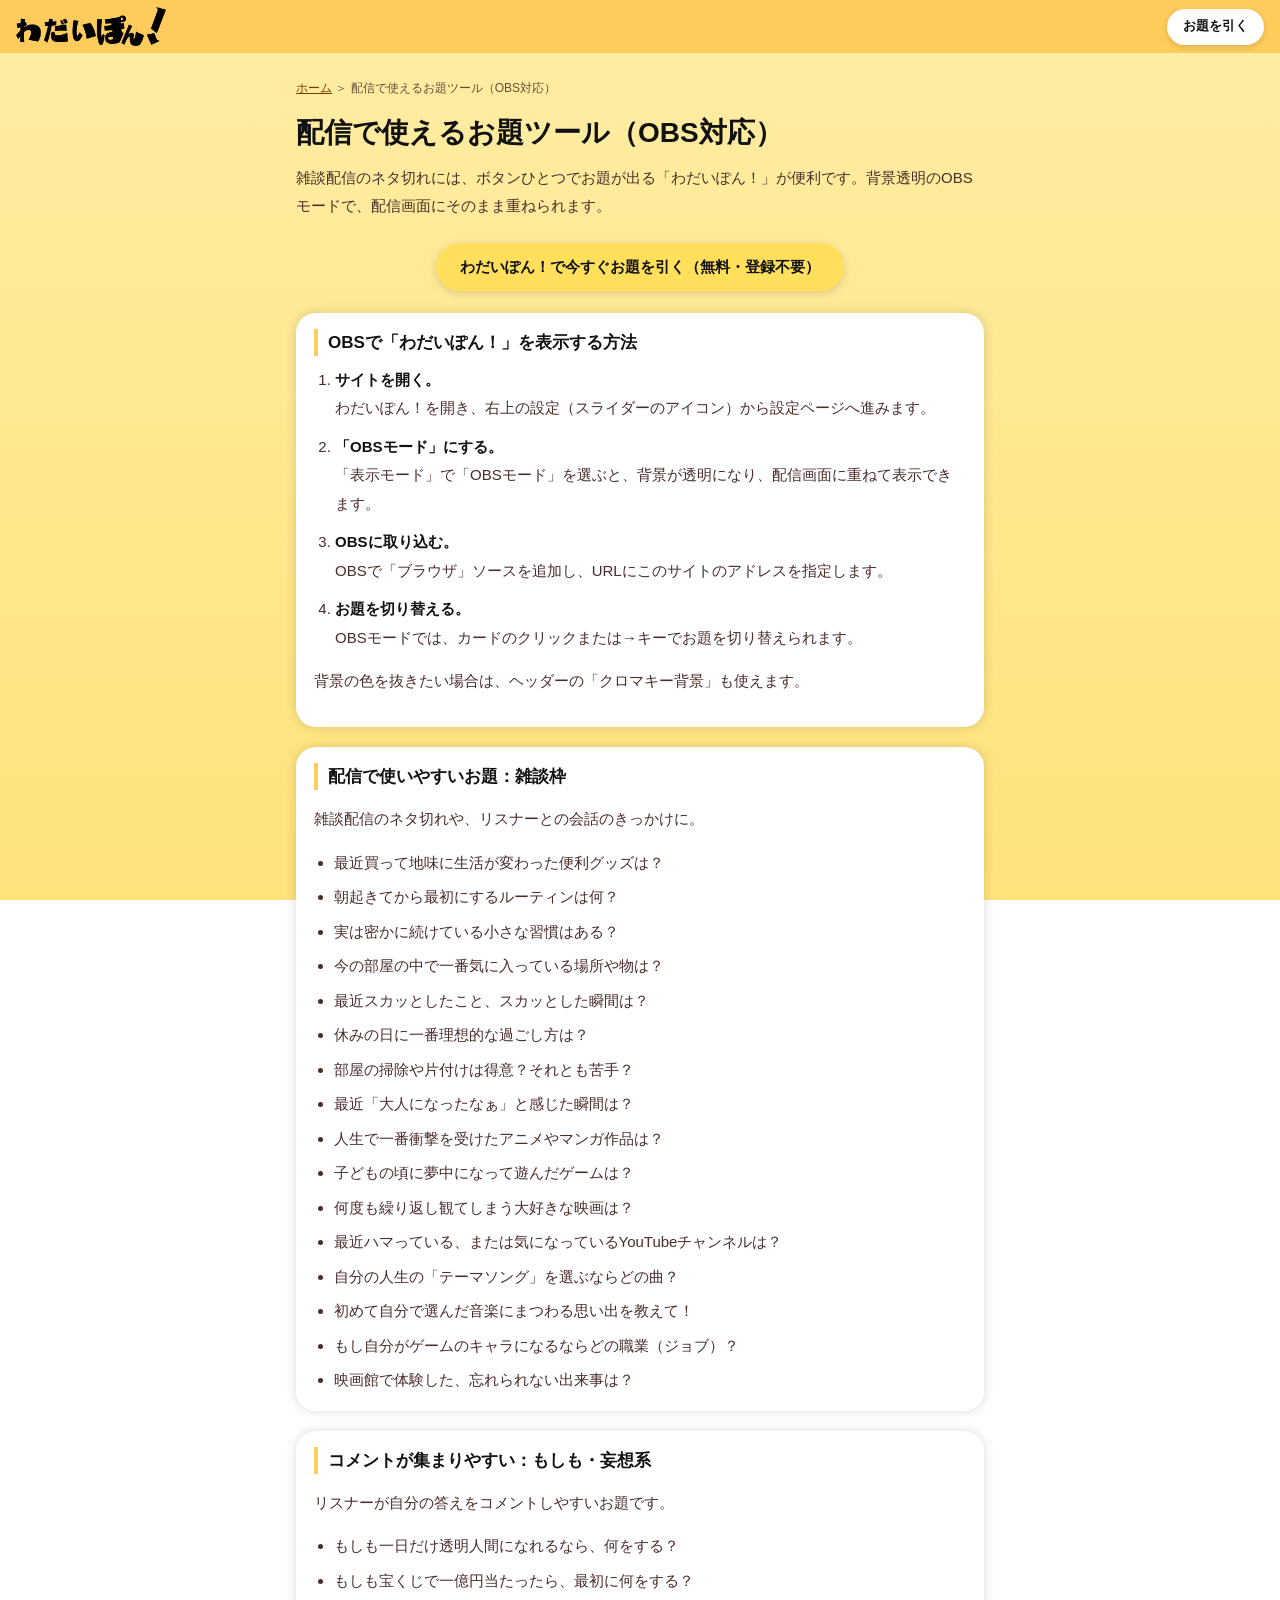
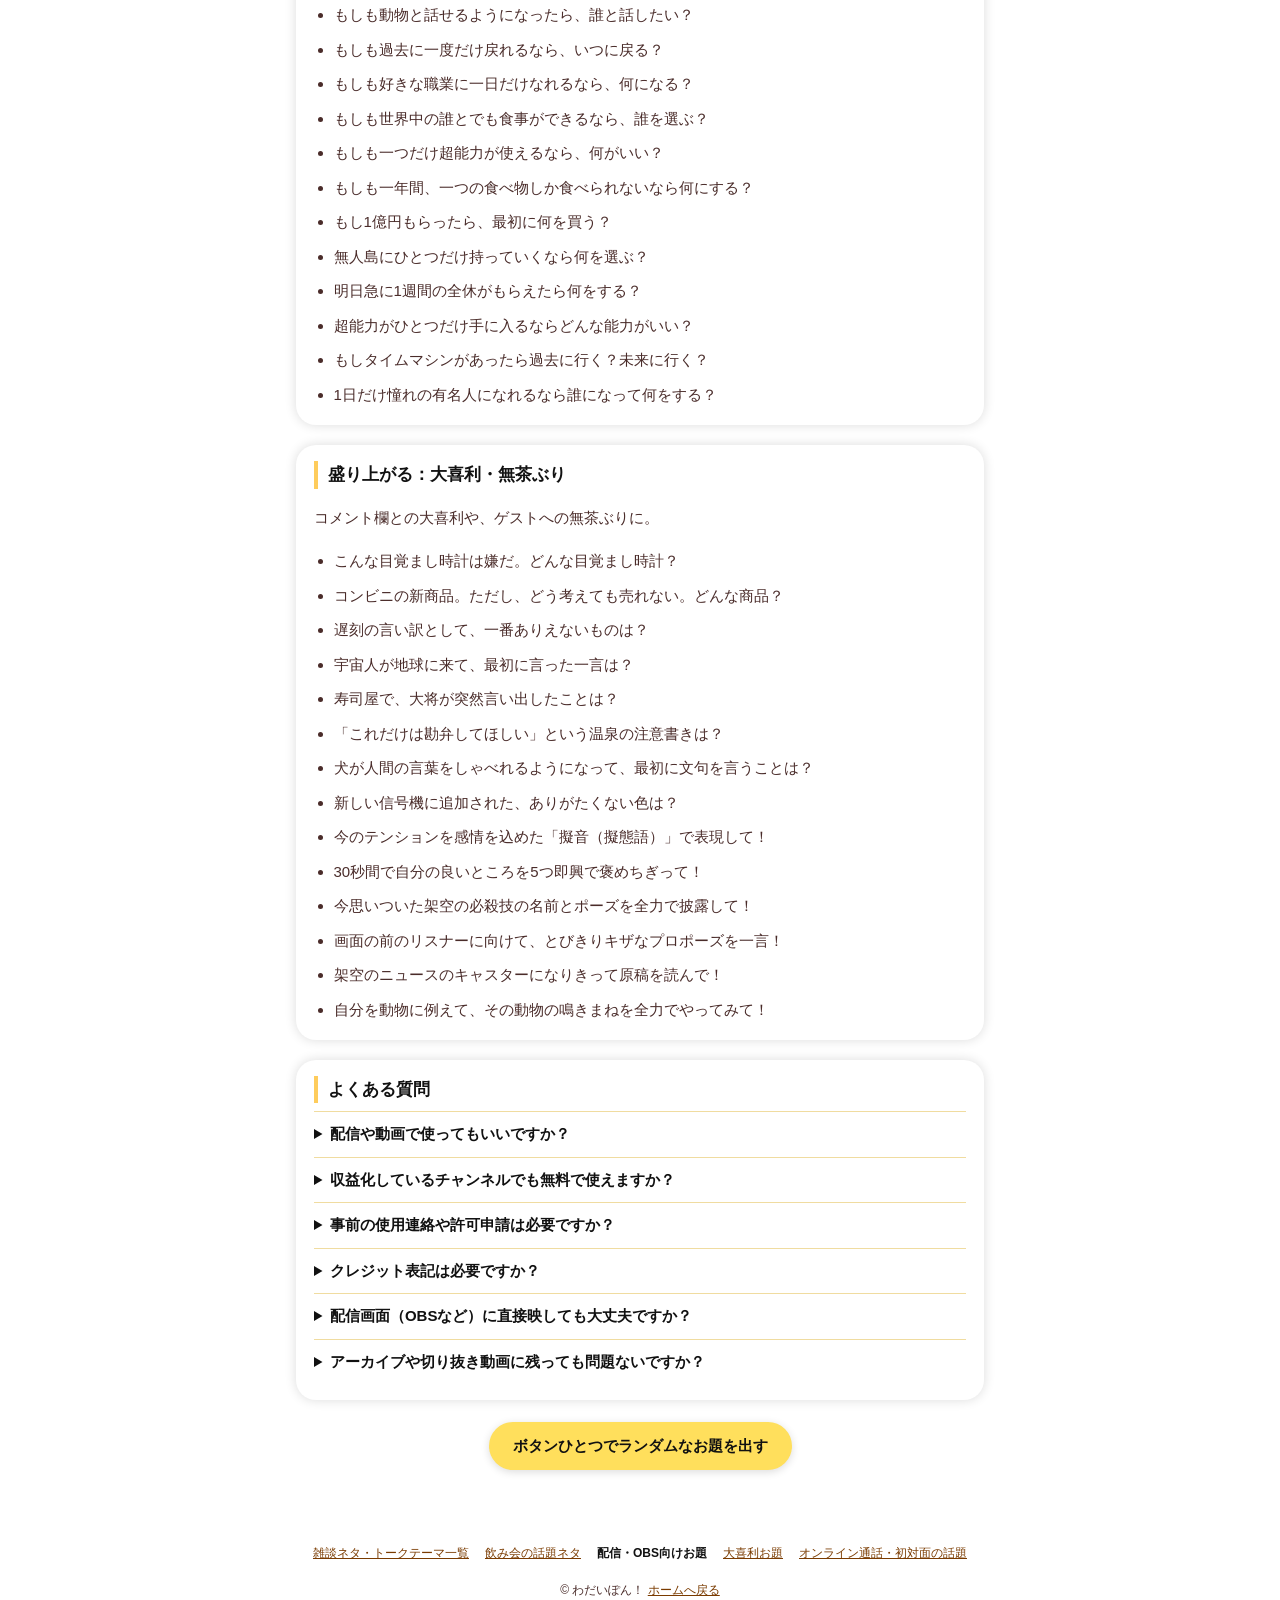
==== haishin/index.html @ aa3f647c "Search Consoleのタグを反映" ====
<!doctype html>
<html lang="ja">
<head>
<meta charset="utf-8">
<meta name="viewport" content="width=device-width, initial-scale=1">
<title>配信で使えるお題ツール（OBS対応・無料）｜雑談配信のネタ切れ対策｜わだいぽん！</title>
<meta name="description" content="OBSに重ねて表示できる無料のお題ガチャ。背景透明のOBSモード、クロマキー背景に対応。雑談配信のネタ切れ対策に使えるお題も紹介。収益化OK・使用連絡不要。">
<meta name="robots" content="index, follow, max-image-preview:large">
<meta name="theme-color" content="#fecc5c">
<link rel="canonical" href="https://wadaipon.pages.dev/haishin/">
<meta property="og:type" content="article">
<meta property="og:site_name" content="わだいぽん！">
<meta property="og:locale" content="ja_JP">
<meta property="og:title" content="配信で使えるお題ツール（OBS対応・無料）｜雑談配信のネタ切れ対策｜わだいぽん！">
<meta property="og:description" content="OBSに重ねて表示できる無料のお題ガチャ。背景透明のOBSモード、クロマキー背景に対応。雑談配信のネタ切れ対策に使えるお題も紹介。収益化OK・使用連絡不要。">
<meta property="og:url" content="https://wadaipon.pages.dev/haishin/">
<meta property="og:image" content="https://wadaipon.pages.dev/assets/e8d5dbaa069a6652a78911e64f6f37c8.jpg">
<meta name="twitter:card" content="summary_large_image">
<meta name="twitter:title" content="配信で使えるお題ツール（OBS対応・無料）｜雑談配信のネタ切れ対策｜わだいぽん！">
<meta name="twitter:description" content="OBSに重ねて表示できる無料のお題ガチャ。背景透明のOBSモード、クロマキー背景に対応。雑談配信のネタ切れ対策に使えるお題も紹介。収益化OK・使用連絡不要。">
<meta name="twitter:image" content="https://wadaipon.pages.dev/assets/e8d5dbaa069a6652a78911e64f6f37c8.jpg">
<link rel="icon" href="https://wadaipon.pages.dev/favicon.ico" sizes="any">
<link rel="icon" type="image/png" href="https://wadaipon.pages.dev/favicon.png" sizes="192x192">
<link rel="apple-touch-icon" href="/assets/apple-touch-icon.png">
<script type="application/ld+json">{"@context": "https://schema.org", "@type": "BreadcrumbList", "itemListElement": [{"@type": "ListItem", "position": 1, "name": "わだいぽん！", "item": "https://wadaipon.pages.dev/"}, {"@type": "ListItem", "position": 2, "name": "配信で使えるお題ツール（OBS対応）", "item": "https://wadaipon.pages.dev/haishin/"}]}</script>
<script type="application/ld+json">{"@context": "https://schema.org", "@type": "WebPage", "name": "配信で使えるお題ツール（OBS対応・無料）｜雑談配信のネタ切れ対策｜わだいぽん！", "url": "https://wadaipon.pages.dev/haishin/", "inLanguage": "ja", "dateModified": "2026-11-01", "isPartOf": {"@type": "WebSite", "name": "わだいぽん！", "url": "https://wadaipon.pages.dev/"}}</script>
<script type="application/ld+json">{"@context": "https://schema.org", "@type": "FAQPage", "mainEntity": [{"@type": "Question", "name": "配信や動画で使ってもいいですか？", "acceptedAnswer": {"@type": "Answer", "text": "はい。YouTube、Twitch、ツイキャス、ニコニコ生放送など、あらゆる配信や動画コンテンツで自由にお使いいただけます。"}}, {"@type": "Question", "name": "収益化しているチャンネルでも無料で使えますか？", "acceptedAnswer": {"@type": "Answer", "text": "はい。個人・法人を問わず、商用利用や収益化されている配信でもすべて無料でご利用いただけます。"}}, {"@type": "Question", "name": "事前の使用連絡や許可申請は必要ですか？", "acceptedAnswer": {"@type": "Answer", "text": "不要です。事前連絡なしで気軽にお使いいただけます。"}}, {"@type": "Question", "name": "クレジット表記は必要ですか？", "acceptedAnswer": {"@type": "Answer", "text": "任意です。記載しなくても問題ありませんが、概要欄やSNSなどでご紹介いただけると励みになります。"}}, {"@type": "Question", "name": "配信画面（OBSなど）に直接映しても大丈夫ですか？", "acceptedAnswer": {"@type": "Answer", "text": "大歓迎です。設定ページの「表示モード」で「OBSモード」にすると背景が透明になり、配信画面に重ねて表示できます。"}}, {"@type": "Question", "name": "アーカイブや切り抜き動画に残っても問題ないですか？", "acceptedAnswer": {"@type": "Answer", "text": "問題ありません。切り抜き動画やアーカイブでもそのままご利用いただけます。"}}]}</script>
<link rel="stylesheet" href="/css/pages.css">
</head>
<body>
<header class="hd"><a class="logo" href="/"><img src="/assets/71b719b9245d8a863fe940a97056536b.png" alt="わだいぽん！" width="150" height="82"></a><a class="cta-s" href="/">お題を引く</a></header>
<main>
<nav class="bc" aria-label="パンくず"><a href="/">ホーム</a> ＞ <span>配信で使えるお題ツール（OBS対応）</span></nav>
<h1>配信で使えるお題ツール（OBS対応）</h1>
<p class="lead">雑談配信のネタ切れには、ボタンひとつでお題が出る「わだいぽん！」が便利です。背景透明のOBSモードで、配信画面にそのまま重ねられます。</p>
<p class="cta"><a href="/">わだいぽん！で今すぐお題を引く（無料・登録不要）</a></p>
<section><h2>OBSで「わだいぽん！」を表示する方法</h2><ol class="tp"><li><b>サイトを開く。</b>わだいぽん！を開き、右上の設定（スライダーのアイコン）から設定ページへ進みます。</li><li><b>「OBSモード」にする。</b>「表示モード」で「OBSモード」を選ぶと、背景が透明になり、配信画面に重ねて表示できます。</li><li><b>OBSに取り込む。</b>OBSで「ブラウザ」ソースを追加し、URLにこのサイトのアドレスを指定します。</li><li><b>お題を切り替える。</b>OBSモードでは、カードのクリックまたは→キーでお題を切り替えられます。</li></ol><p>背景の色を抜きたい場合は、ヘッダーの「クロマキー背景」も使えます。</p></section><section><h2>配信で使いやすいお題：雑談枠</h2><p>雑談配信のネタ切れや、リスナーとの会話のきっかけに。</p><ul class="tl"><li>最近買って地味に生活が変わった便利グッズは？</li><li>朝起きてから最初にするルーティンは何？</li><li>実は密かに続けている小さな習慣はある？</li><li>今の部屋の中で一番気に入っている場所や物は？</li><li>最近スカッとしたこと、スカッとした瞬間は？</li><li>休みの日に一番理想的な過ごし方は？</li><li>部屋の掃除や片付けは得意？それとも苦手？</li><li>最近「大人になったなぁ」と感じた瞬間は？</li><li>人生で一番衝撃を受けたアニメやマンガ作品は？</li><li>子どもの頃に夢中になって遊んだゲームは？</li><li>何度も繰り返し観てしまう大好きな映画は？</li><li>最近ハマっている、または気になっているYouTubeチャンネルは？</li><li>自分の人生の「テーマソング」を選ぶならどの曲？</li><li>初めて自分で選んだ音楽にまつわる思い出を教えて！</li><li>もし自分がゲームのキャラになるならどの職業（ジョブ）？</li><li>映画館で体験した、忘れられない出来事は？</li></ul></section><section><h2>コメントが集まりやすい：もしも・妄想系</h2><p>リスナーが自分の答えをコメントしやすいお題です。</p><ul class="tl"><li>もしも一日だけ透明人間になれるなら、何をする？</li><li>もしも宝くじで一億円当たったら、最初に何をする？</li><li>もしも動物と話せるようになったら、誰と話したい？</li><li>もしも過去に一度だけ戻れるなら、いつに戻る？</li><li>もしも好きな職業に一日だけなれるなら、何になる？</li><li>もしも世界中の誰とでも食事ができるなら、誰を選ぶ？</li><li>もしも一つだけ超能力が使えるなら、何がいい？</li><li>もしも一年間、一つの食べ物しか食べられないなら何にする？</li><li>もし1億円もらったら、最初に何を買う？</li><li>無人島にひとつだけ持っていくなら何を選ぶ？</li><li>明日急に1週間の全休がもらえたら何をする？</li><li>超能力がひとつだけ手に入るならどんな能力がいい？</li><li>もしタイムマシンがあったら過去に行く？未来に行く？</li><li>1日だけ憧れの有名人になれるなら誰になって何をする？</li></ul></section><section><h2>盛り上がる：大喜利・無茶ぶり</h2><p>コメント欄との大喜利や、ゲストへの無茶ぶりに。</p><ul class="tl"><li>こんな目覚まし時計は嫌だ。どんな目覚まし時計？</li><li>コンビニの新商品。ただし、どう考えても売れない。どんな商品？</li><li>遅刻の言い訳として、一番ありえないものは？</li><li>宇宙人が地球に来て、最初に言った一言は？</li><li>寿司屋で、大将が突然言い出したことは？</li><li>「これだけは勘弁してほしい」という温泉の注意書きは？</li><li>犬が人間の言葉をしゃべれるようになって、最初に文句を言うことは？</li><li>新しい信号機に追加された、ありがたくない色は？</li><li>今のテンションを感情を込めた「擬音（擬態語）」で表現して！</li><li>30秒間で自分の良いところを5つ即興で褒めちぎって！</li><li>今思いついた架空の必殺技の名前とポーズを全力で披露して！</li><li>画面の前のリスナーに向けて、とびきりキザなプロポーズを一言！</li><li>架空のニュースのキャスターになりきって原稿を読んで！</li><li>自分を動物に例えて、その動物の鳴きまねを全力でやってみて！</li></ul></section>
<section><h2>よくある質問</h2><details><summary>配信や動画で使ってもいいですか？</summary><p>はい。YouTube、Twitch、ツイキャス、ニコニコ生放送など、あらゆる配信や動画コンテンツで自由にお使いいただけます。</p></details><details><summary>収益化しているチャンネルでも無料で使えますか？</summary><p>はい。個人・法人を問わず、商用利用や収益化されている配信でもすべて無料でご利用いただけます。</p></details><details><summary>事前の使用連絡や許可申請は必要ですか？</summary><p>不要です。事前連絡なしで気軽にお使いいただけます。</p></details><details><summary>クレジット表記は必要ですか？</summary><p>任意です。記載しなくても問題ありませんが、概要欄やSNSなどでご紹介いただけると励みになります。</p></details><details><summary>配信画面（OBSなど）に直接映しても大丈夫ですか？</summary><p>大歓迎です。設定ページの「表示モード」で「OBSモード」にすると背景が透明になり、配信画面に重ねて表示できます。</p></details><details><summary>アーカイブや切り抜き動画に残っても問題ないですか？</summary><p>問題ありません。切り抜き動画やアーカイブでもそのままご利用いただけます。</p></details></section>
<p class="cta"><a href="/">ボタンひとつでランダムなお題を出す</a></p>
</main>
<footer><nav aria-label="話題ネタ集"><a href="/topics/">雑談ネタ・トークテーマ一覧</a><a href="/nomikai/">飲み会の話題ネタ</a><a href="/haishin/" aria-current="page">配信・OBS向けお題</a><a href="/ogiri/">大喜利お題</a><a href="/online/">オンライン通話・初対面の話題</a></nav><p>© わだいぽん！ <a href="/">ホームへ戻る</a></p></footer>
</body>
</html>
---- css/pages.css ----
*{box-sizing:border-box}
body{margin:0;background:linear-gradient(180deg,#ffeda5,#ffe27a);background-attachment:fixed;color:#4a2c2a;font-family:Meiryo,"Yu Gothic","Hiragino Sans",sans-serif;line-height:1.9;font-size:15px}
a{color:#7a3b00}
.hd{display:flex;align-items:center;justify-content:space-between;height:53px;padding:0 16px;background:#fecc5c;overflow:hidden}
.logo{display:block;line-height:0}
.logo img{display:block;width:150px;height:82px;object-fit:contain}
.cta-s{display:inline-flex;align-items:center;min-height:36px;padding:0 16px;border-radius:18px;background:#fff;color:#111;font-size:13px;font-weight:700;text-decoration:none;box-shadow:0 2px 6px rgba(0,0,0,.14)}
main{max-width:720px;margin:0 auto;padding:24px 16px 48px}
.bc{font-size:12px;color:#6b4a3a}
h1{margin:12px 0 0;font-size:clamp(22px,5.6vw,28px);line-height:1.5;color:#111}
h2{margin:0 0 8px;font-size:17px;line-height:1.6;color:#111;padding-left:10px;border-left:4px solid #fecc5c}
section{margin-top:20px;padding:16px 18px;border-radius:20px;background:#fff;box-shadow:0 0 12px rgba(0,0,0,.14)}
.lead{margin:10px 0 0}
.cta{margin:22px 0;text-align:center}
.cta a{display:inline-flex;align-items:center;justify-content:center;min-height:48px;padding:8px 24px;border-radius:24px;background:#ffdf5c;color:#111;font-weight:700;text-decoration:none;box-shadow:0 2px 8px rgba(0,0,0,.14)}
.tl{margin:0;padding-left:1.3em}
.tl li{margin-top:6px}
.tp{margin:0;padding-left:1.4em}
.tp li{margin-top:10px}
.tp b{display:block;color:#111}
details{border-top:1px solid #f0dca0;padding:8px 0}
summary{cursor:pointer;font-weight:700;color:#111}
footer{max-width:720px;margin:0 auto;padding:0 16px 40px;text-align:center;font-size:12px}
footer nav a{display:inline-block;margin:2px 8px}
footer nav a[aria-current]{font-weight:700;text-decoration:none;color:#111}
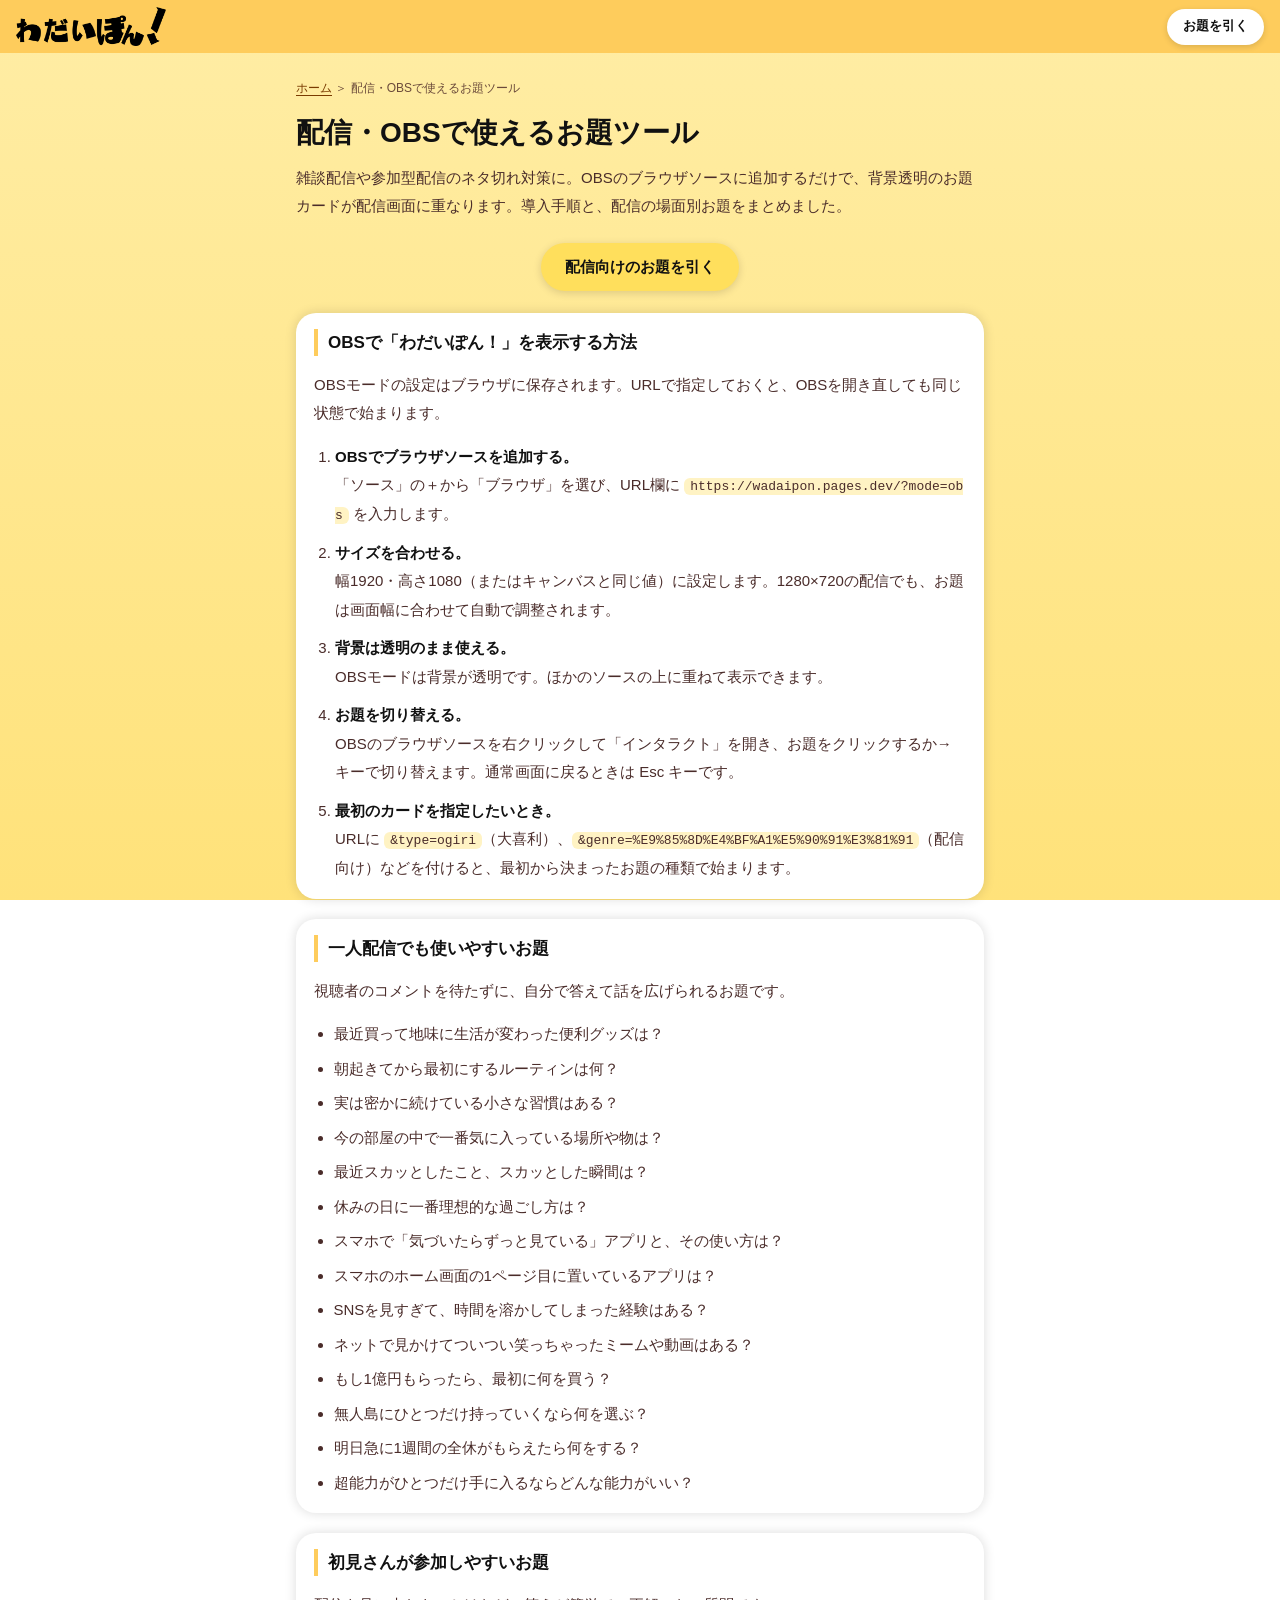
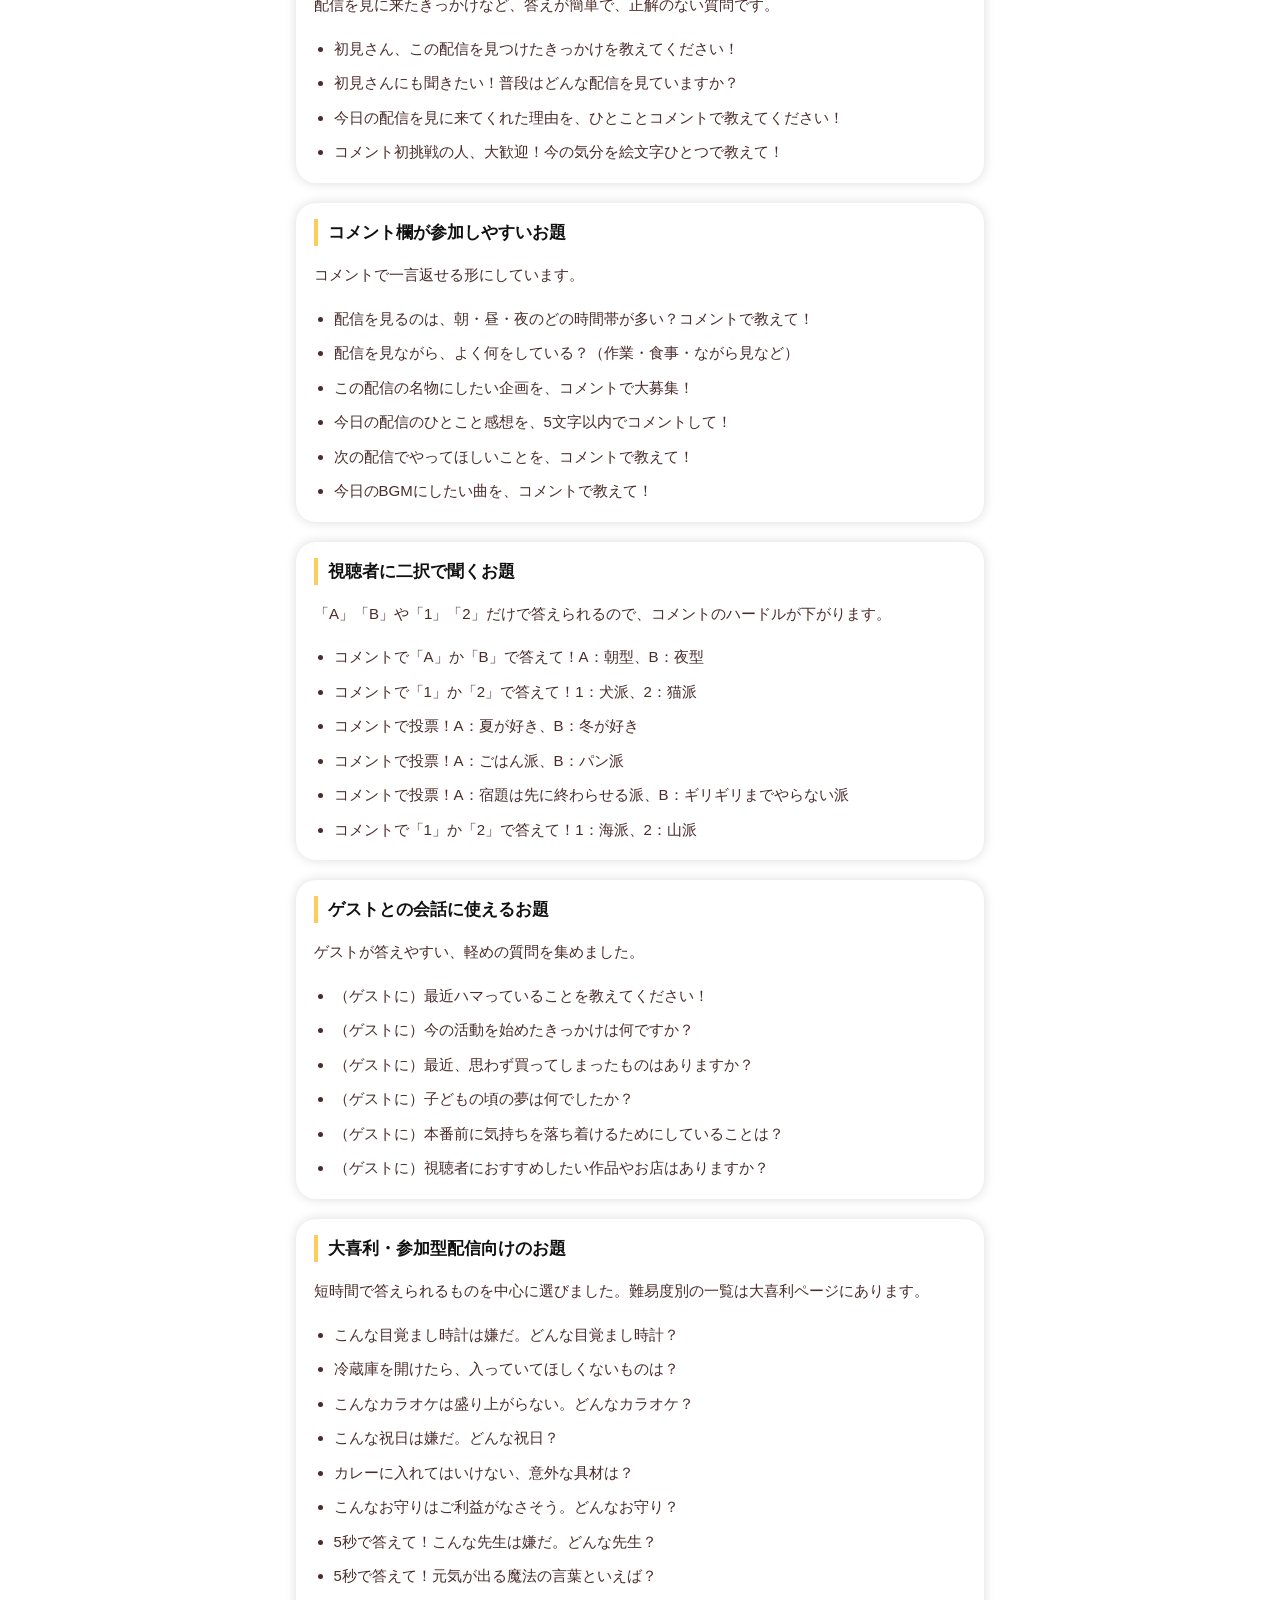
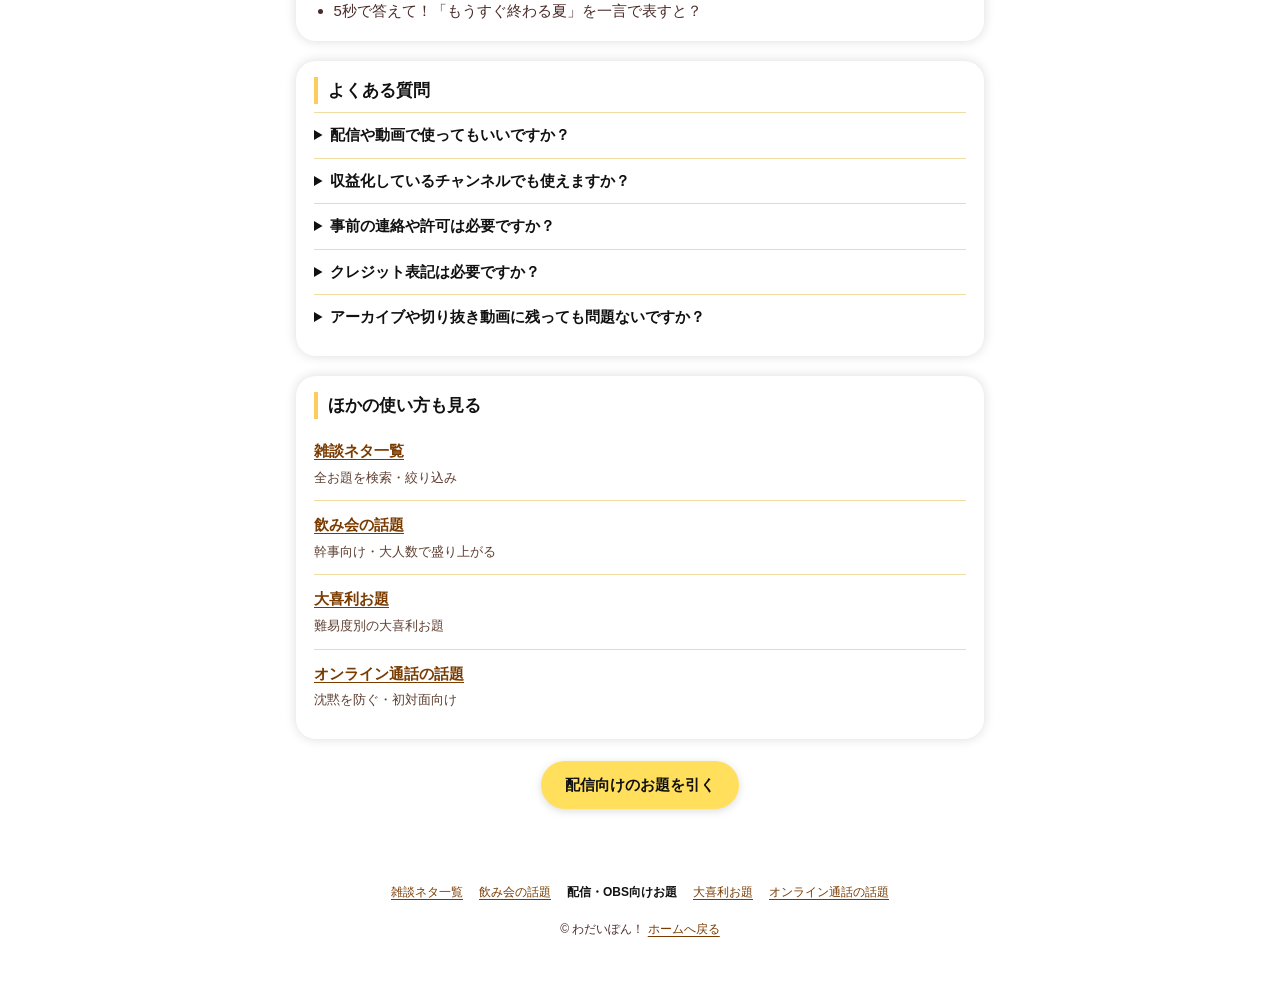
==== commit 1d156b77: "Update website files" ====
--- a/haishin/index.html
+++ b/haishin/index.html
@@ -3,41 +3,44 @@
 <head>
 <meta charset="utf-8">
 <meta name="viewport" content="width=device-width, initial-scale=1">
-<title>配信で使えるお題ツール（OBS対応・無料）｜雑談配信のネタ切れ対策｜わだいぽん！</title>
-<meta name="description" content="OBSに重ねて表示できる無料のお題ガチャ。背景透明のOBSモード、クロマキー背景に対応。雑談配信のネタ切れ対策に使えるお題も紹介。収益化OK・使用連絡不要。">
+<title>配信・OBSで使えるお題ツール｜透明背景・URL指定・コメント参加型お題｜わだいぽん！</title>
+<meta name="description" content="OBSのブラウザソースにそのまま追加できる無料のお題ツール。背景透明のOBSモード、URLでの初期設定、初見さん向け・コメント参加型・二択・ゲスト会話のお題を紹介します。">
 <meta name="robots" content="index, follow, max-image-preview:large">
 <meta name="theme-color" content="#fecc5c">
 <link rel="canonical" href="https://wadaipon.pages.dev/haishin/">
 <meta property="og:type" content="article">
 <meta property="og:site_name" content="わだいぽん！">
 <meta property="og:locale" content="ja_JP">
-<meta property="og:title" content="配信で使えるお題ツール（OBS対応・無料）｜雑談配信のネタ切れ対策｜わだいぽん！">
-<meta property="og:description" content="OBSに重ねて表示できる無料のお題ガチャ。背景透明のOBSモード、クロマキー背景に対応。雑談配信のネタ切れ対策に使えるお題も紹介。収益化OK・使用連絡不要。">
+<meta property="og:title" content="配信・OBSで使えるお題ツール｜透明背景・URL指定・コメント参加型お題｜わだいぽん！">
+<meta property="og:description" content="OBSのブラウザソースにそのまま追加できる無料のお題ツール。背景透明のOBSモード、URLでの初期設定、初見さん向け・コメント参加型・二択・ゲスト会話のお題を紹介します。">
 <meta property="og:url" content="https://wadaipon.pages.dev/haishin/">
 <meta property="og:image" content="https://wadaipon.pages.dev/assets/e8d5dbaa069a6652a78911e64f6f37c8.jpg">
 <meta name="twitter:card" content="summary_large_image">
-<meta name="twitter:title" content="配信で使えるお題ツール（OBS対応・無料）｜雑談配信のネタ切れ対策｜わだいぽん！">
-<meta name="twitter:description" content="OBSに重ねて表示できる無料のお題ガチャ。背景透明のOBSモード、クロマキー背景に対応。雑談配信のネタ切れ対策に使えるお題も紹介。収益化OK・使用連絡不要。">
+<meta name="twitter:title" content="配信・OBSで使えるお題ツール｜透明背景・URL指定・コメント参加型お題｜わだいぽん！">
+<meta name="twitter:description" content="OBSのブラウザソースにそのまま追加できる無料のお題ツール。背景透明のOBSモード、URLでの初期設定、初見さん向け・コメント参加型・二択・ゲスト会話のお題を紹介します。">
 <meta name="twitter:image" content="https://wadaipon.pages.dev/assets/e8d5dbaa069a6652a78911e64f6f37c8.jpg">
 <link rel="icon" href="https://wadaipon.pages.dev/favicon.ico" sizes="any">
 <link rel="icon" type="image/png" href="https://wadaipon.pages.dev/favicon.png" sizes="192x192">
 <link rel="apple-touch-icon" href="/assets/apple-touch-icon.png">
-<script type="application/ld+json">{"@context": "https://schema.org", "@type": "BreadcrumbList", "itemListElement": [{"@type": "ListItem", "position": 1, "name": "わだいぽん！", "item": "https://wadaipon.pages.dev/"}, {"@type": "ListItem", "position": 2, "name": "配信で使えるお題ツール（OBS対応）", "item": "https://wadaipon.pages.dev/haishin/"}]}</script>
-<script type="application/ld+json">{"@context": "https://schema.org", "@type": "WebPage", "name": "配信で使えるお題ツール（OBS対応・無料）｜雑談配信のネタ切れ対策｜わだいぽん！", "url": "https://wadaipon.pages.dev/haishin/", "inLanguage": "ja", "dateModified": "2026-11-01", "isPartOf": {"@type": "WebSite", "name": "わだいぽん！", "url": "https://wadaipon.pages.dev/"}}</script>
-<script type="application/ld+json">{"@context": "https://schema.org", "@type": "FAQPage", "mainEntity": [{"@type": "Question", "name": "配信や動画で使ってもいいですか？", "acceptedAnswer": {"@type": "Answer", "text": "はい。YouTube、Twitch、ツイキャス、ニコニコ生放送など、あらゆる配信や動画コンテンツで自由にお使いいただけます。"}}, {"@type": "Question", "name": "収益化しているチャンネルでも無料で使えますか？", "acceptedAnswer": {"@type": "Answer", "text": "はい。個人・法人を問わず、商用利用や収益化されている配信でもすべて無料でご利用いただけます。"}}, {"@type": "Question", "name": "事前の使用連絡や許可申請は必要ですか？", "acceptedAnswer": {"@type": "Answer", "text": "不要です。事前連絡なしで気軽にお使いいただけます。"}}, {"@type": "Question", "name": "クレジット表記は必要ですか？", "acceptedAnswer": {"@type": "Answer", "text": "任意です。記載しなくても問題ありませんが、概要欄やSNSなどでご紹介いただけると励みになります。"}}, {"@type": "Question", "name": "配信画面（OBSなど）に直接映しても大丈夫ですか？", "acceptedAnswer": {"@type": "Answer", "text": "大歓迎です。設定ページの「表示モード」で「OBSモード」にすると背景が透明になり、配信画面に重ねて表示できます。"}}, {"@type": "Question", "name": "アーカイブや切り抜き動画に残っても問題ないですか？", "acceptedAnswer": {"@type": "Answer", "text": "問題ありません。切り抜き動画やアーカイブでもそのままご利用いただけます。"}}]}</script>
+<script type="application/ld+json">{"@context": "https://schema.org", "@type": "BreadcrumbList", "itemListElement": [{"@type": "ListItem", "position": 1, "name": "わだいぽん！", "item": "https://wadaipon.pages.dev/"}, {"@type": "ListItem", "position": 2, "name": "配信・OBSで使えるお題ツール", "item": "https://wadaipon.pages.dev/haishin/"}]}</script>
+<script type="application/ld+json">{"@context": "https://schema.org", "@type": "WebPage", "name": "配信・OBSで使えるお題ツール｜透明背景・URL指定・コメント参加型お題｜わだいぽん！", "url": "https://wadaipon.pages.dev/haishin/", "inLanguage": "ja", "dateModified": "2026-11-14", "isPartOf": {"@type": "WebSite", "name": "わだいぽん！", "url": "https://wadaipon.pages.dev/"}}</script>
+<script type="application/ld+json">{"@context": "https://schema.org", "@type": "FAQPage", "mainEntity": [{"@type": "Question", "name": "配信や動画で使ってもいいですか？", "acceptedAnswer": {"@type": "Answer", "text": "はい。YouTube、Twitch、ツイキャス、ニコニコ生放送など、配信や動画でご自由にお使いいただけます。"}}, {"@type": "Question", "name": "収益化しているチャンネルでも使えますか？", "acceptedAnswer": {"@type": "Answer", "text": "はい。個人・法人を問わず、収益化されている配信でも無料でご利用いただけます。"}}, {"@type": "Question", "name": "事前の連絡や許可は必要ですか？", "acceptedAnswer": {"@type": "Answer", "text": "不要です。事前連絡なしでお使いいただけます。"}}, {"@type": "Question", "name": "クレジット表記は必要ですか？", "acceptedAnswer": {"@type": "Answer", "text": "任意です。記載しなくても問題ありませんが、概要欄やSNSでご紹介いただけると励みになります。"}}, {"@type": "Question", "name": "アーカイブや切り抜き動画に残っても問題ないですか？", "acceptedAnswer": {"@type": "Answer", "text": "問題ありません。切り抜き動画やアーカイブでもそのままご利用いただけます。"}}]}</script>
 <link rel="stylesheet" href="/css/pages.css">
 </head>
 <body>
+<a class="skip" href="#main">本文へ移動</a>
 <header class="hd"><a class="logo" href="/"><img src="/assets/71b719b9245d8a863fe940a97056536b.png" alt="わだいぽん！" width="150" height="82"></a><a class="cta-s" href="/">お題を引く</a></header>
-<main>
-<nav class="bc" aria-label="パンくず"><a href="/">ホーム</a> ＞ <span>配信で使えるお題ツール（OBS対応）</span></nav>
-<h1>配信で使えるお題ツール（OBS対応）</h1>
-<p class="lead">雑談配信のネタ切れには、ボタンひとつでお題が出る「わだいぽん！」が便利です。背景透明のOBSモードで、配信画面にそのまま重ねられます。</p>
-<p class="cta"><a href="/">わだいぽん！で今すぐお題を引く（無料・登録不要）</a></p>
-<section><h2>OBSで「わだいぽん！」を表示する方法</h2><ol class="tp"><li><b>サイトを開く。</b>わだいぽん！を開き、右上の設定（スライダーのアイコン）から設定ページへ進みます。</li><li><b>「OBSモード」にする。</b>「表示モード」で「OBSモード」を選ぶと、背景が透明になり、配信画面に重ねて表示できます。</li><li><b>OBSに取り込む。</b>OBSで「ブラウザ」ソースを追加し、URLにこのサイトのアドレスを指定します。</li><li><b>お題を切り替える。</b>OBSモードでは、カードのクリックまたは→キーでお題を切り替えられます。</li></ol><p>背景の色を抜きたい場合は、ヘッダーの「クロマキー背景」も使えます。</p></section><section><h2>配信で使いやすいお題：雑談枠</h2><p>雑談配信のネタ切れや、リスナーとの会話のきっかけに。</p><ul class="tl"><li>最近買って地味に生活が変わった便利グッズは？</li><li>朝起きてから最初にするルーティンは何？</li><li>実は密かに続けている小さな習慣はある？</li><li>今の部屋の中で一番気に入っている場所や物は？</li><li>最近スカッとしたこと、スカッとした瞬間は？</li><li>休みの日に一番理想的な過ごし方は？</li><li>部屋の掃除や片付けは得意？それとも苦手？</li><li>最近「大人になったなぁ」と感じた瞬間は？</li><li>人生で一番衝撃を受けたアニメやマンガ作品は？</li><li>子どもの頃に夢中になって遊んだゲームは？</li><li>何度も繰り返し観てしまう大好きな映画は？</li><li>最近ハマっている、または気になっているYouTubeチャンネルは？</li><li>自分の人生の「テーマソング」を選ぶならどの曲？</li><li>初めて自分で選んだ音楽にまつわる思い出を教えて！</li><li>もし自分がゲームのキャラになるならどの職業（ジョブ）？</li><li>映画館で体験した、忘れられない出来事は？</li></ul></section><section><h2>コメントが集まりやすい：もしも・妄想系</h2><p>リスナーが自分の答えをコメントしやすいお題です。</p><ul class="tl"><li>もしも一日だけ透明人間になれるなら、何をする？</li><li>もしも宝くじで一億円当たったら、最初に何をする？</li><li>もしも動物と話せるようになったら、誰と話したい？</li><li>もしも過去に一度だけ戻れるなら、いつに戻る？</li><li>もしも好きな職業に一日だけなれるなら、何になる？</li><li>もしも世界中の誰とでも食事ができるなら、誰を選ぶ？</li><li>もしも一つだけ超能力が使えるなら、何がいい？</li><li>もしも一年間、一つの食べ物しか食べられないなら何にする？</li><li>もし1億円もらったら、最初に何を買う？</li><li>無人島にひとつだけ持っていくなら何を選ぶ？</li><li>明日急に1週間の全休がもらえたら何をする？</li><li>超能力がひとつだけ手に入るならどんな能力がいい？</li><li>もしタイムマシンがあったら過去に行く？未来に行く？</li><li>1日だけ憧れの有名人になれるなら誰になって何をする？</li></ul></section><section><h2>盛り上がる：大喜利・無茶ぶり</h2><p>コメント欄との大喜利や、ゲストへの無茶ぶりに。</p><ul class="tl"><li>こんな目覚まし時計は嫌だ。どんな目覚まし時計？</li><li>コンビニの新商品。ただし、どう考えても売れない。どんな商品？</li><li>遅刻の言い訳として、一番ありえないものは？</li><li>宇宙人が地球に来て、最初に言った一言は？</li><li>寿司屋で、大将が突然言い出したことは？</li><li>「これだけは勘弁してほしい」という温泉の注意書きは？</li><li>犬が人間の言葉をしゃべれるようになって、最初に文句を言うことは？</li><li>新しい信号機に追加された、ありがたくない色は？</li><li>今のテンションを感情を込めた「擬音（擬態語）」で表現して！</li><li>30秒間で自分の良いところを5つ即興で褒めちぎって！</li><li>今思いついた架空の必殺技の名前とポーズを全力で披露して！</li><li>画面の前のリスナーに向けて、とびきりキザなプロポーズを一言！</li><li>架空のニュースのキャスターになりきって原稿を読んで！</li><li>自分を動物に例えて、その動物の鳴きまねを全力でやってみて！</li></ul></section>
-<section><h2>よくある質問</h2><details><summary>配信や動画で使ってもいいですか？</summary><p>はい。YouTube、Twitch、ツイキャス、ニコニコ生放送など、あらゆる配信や動画コンテンツで自由にお使いいただけます。</p></details><details><summary>収益化しているチャンネルでも無料で使えますか？</summary><p>はい。個人・法人を問わず、商用利用や収益化されている配信でもすべて無料でご利用いただけます。</p></details><details><summary>事前の使用連絡や許可申請は必要ですか？</summary><p>不要です。事前連絡なしで気軽にお使いいただけます。</p></details><details><summary>クレジット表記は必要ですか？</summary><p>任意です。記載しなくても問題ありませんが、概要欄やSNSなどでご紹介いただけると励みになります。</p></details><details><summary>配信画面（OBSなど）に直接映しても大丈夫ですか？</summary><p>大歓迎です。設定ページの「表示モード」で「OBSモード」にすると背景が透明になり、配信画面に重ねて表示できます。</p></details><details><summary>アーカイブや切り抜き動画に残っても問題ないですか？</summary><p>問題ありません。切り抜き動画やアーカイブでもそのままご利用いただけます。</p></details></section>
-<p class="cta"><a href="/">ボタンひとつでランダムなお題を出す</a></p>
+<main id="main">
+<nav class="bc" aria-label="パンくず"><a href="/">ホーム</a> ＞ <span>配信・OBSで使えるお題ツール</span></nav>
+<h1>配信・OBSで使えるお題ツール</h1>
+<p class="lead">雑談配信や参加型配信のネタ切れ対策に。OBSのブラウザソースに追加するだけで、背景透明のお題カードが配信画面に重なります。導入手順と、配信の場面別お題をまとめました。</p>
+<p class="cta"><a href="/?genre=%E9%85%8D%E4%BF%A1%E5%90%91%E3%81%91">配信向けのお題を引く</a></p>
+<section><h2>OBSで「わだいぽん！」を表示する方法</h2><p>OBSモードの設定はブラウザに保存されます。URLで指定しておくと、OBSを開き直しても同じ状態で始まります。</p><ol class="tp"><li><b>OBSでブラウザソースを追加する。</b>「ソース」の＋から「ブラウザ」を選び、URL欄に <code>https://wadaipon.pages.dev/?mode=obs</code> を入力します。</li><li><b>サイズを合わせる。</b>幅1920・高さ1080（またはキャンバスと同じ値）に設定します。1280×720の配信でも、お題は画面幅に合わせて自動で調整されます。</li><li><b>背景は透明のまま使える。</b>OBSモードは背景が透明です。ほかのソースの上に重ねて表示できます。</li><li><b>お題を切り替える。</b>OBSのブラウザソースを右クリックして「インタラクト」を開き、お題をクリックするか→キーで切り替えます。通常画面に戻るときは Esc キーです。</li><li><b>最初のカードを指定したいとき。</b>URLに <code>&amp;type=ogiri</code>（大喜利）、<code>&amp;genre=%E9%85%8D%E4%BF%A1%E5%90%91%E3%81%91</code>（配信向け）などを付けると、最初から決まったお題の種類で始まります。</li></ol></section><section><h2>一人配信でも使いやすいお題</h2><p>視聴者のコメントを待たずに、自分で答えて話を広げられるお題です。</p><ul class="tl"><li>最近買って地味に生活が変わった便利グッズは？</li><li>朝起きてから最初にするルーティンは何？</li><li>実は密かに続けている小さな習慣はある？</li><li>今の部屋の中で一番気に入っている場所や物は？</li><li>最近スカッとしたこと、スカッとした瞬間は？</li><li>休みの日に一番理想的な過ごし方は？</li><li>スマホで「気づいたらずっと見ている」アプリと、その使い方は？</li><li>スマホのホーム画面の1ページ目に置いているアプリは？</li><li>SNSを見すぎて、時間を溶かしてしまった経験はある？</li><li>ネットで見かけてついつい笑っちゃったミームや動画はある？</li><li>もし1億円もらったら、最初に何を買う？</li><li>無人島にひとつだけ持っていくなら何を選ぶ？</li><li>明日急に1週間の全休がもらえたら何をする？</li><li>超能力がひとつだけ手に入るならどんな能力がいい？</li></ul></section><section><h2>初見さんが参加しやすいお題</h2><p>配信を見に来たきっかけなど、答えが簡単で、正解のない質問です。</p><ul class="tl"><li>初見さん、この配信を見つけたきっかけを教えてください！</li><li>初見さんにも聞きたい！普段はどんな配信を見ていますか？</li><li>今日の配信を見に来てくれた理由を、ひとことコメントで教えてください！</li><li>コメント初挑戦の人、大歓迎！今の気分を絵文字ひとつで教えて！</li></ul></section><section><h2>コメント欄が参加しやすいお題</h2><p>コメントで一言返せる形にしています。</p><ul class="tl"><li>配信を見るのは、朝・昼・夜のどの時間帯が多い？コメントで教えて！</li><li>配信を見ながら、よく何をしている？（作業・食事・ながら見など）</li><li>この配信の名物にしたい企画を、コメントで大募集！</li><li>今日の配信のひとこと感想を、5文字以内でコメントして！</li><li>次の配信でやってほしいことを、コメントで教えて！</li><li>今日のBGMにしたい曲を、コメントで教えて！</li></ul></section><section><h2>視聴者に二択で聞くお題</h2><p>「A」「B」や「1」「2」だけで答えられるので、コメントのハードルが下がります。</p><ul class="tl"><li>コメントで「A」か「B」で答えて！A：朝型、B：夜型</li><li>コメントで「1」か「2」で答えて！1：犬派、2：猫派</li><li>コメントで投票！A：夏が好き、B：冬が好き</li><li>コメントで投票！A：ごはん派、B：パン派</li><li>コメントで投票！A：宿題は先に終わらせる派、B：ギリギリまでやらない派</li><li>コメントで「1」か「2」で答えて！1：海派、2：山派</li></ul></section><section><h2>ゲストとの会話に使えるお題</h2><p>ゲストが答えやすい、軽めの質問を集めました。</p><ul class="tl"><li>（ゲストに）最近ハマっていることを教えてください！</li><li>（ゲストに）今の活動を始めたきっかけは何ですか？</li><li>（ゲストに）最近、思わず買ってしまったものはありますか？</li><li>（ゲストに）子どもの頃の夢は何でしたか？</li><li>（ゲストに）本番前に気持ちを落ち着けるためにしていることは？</li><li>（ゲストに）視聴者におすすめしたい作品やお店はありますか？</li></ul></section><section><h2>大喜利・参加型配信向けのお題</h2><p>短時間で答えられるものを中心に選びました。難易度別の一覧は大喜利ページにあります。</p><ul class="tl"><li>こんな目覚まし時計は嫌だ。どんな目覚まし時計？</li><li>冷蔵庫を開けたら、入っていてほしくないものは？</li><li>こんなカラオケは盛り上がらない。どんなカラオケ？</li><li>こんな祝日は嫌だ。どんな祝日？</li><li>カレーに入れてはいけない、意外な具材は？</li><li>こんなお守りはご利益がなさそう。どんなお守り？</li><li>5秒で答えて！こんな先生は嫌だ。どんな先生？</li><li>5秒で答えて！元気が出る魔法の言葉といえば？</li><li>5秒で答えて！「もうすぐ終わる夏」を一言で表すと？</li></ul></section>
+<section><h2>よくある質問</h2><details><summary>配信や動画で使ってもいいですか？</summary><p>はい。YouTube、Twitch、ツイキャス、ニコニコ生放送など、配信や動画でご自由にお使いいただけます。</p></details><details><summary>収益化しているチャンネルでも使えますか？</summary><p>はい。個人・法人を問わず、収益化されている配信でも無料でご利用いただけます。</p></details><details><summary>事前の連絡や許可は必要ですか？</summary><p>不要です。事前連絡なしでお使いいただけます。</p></details><details><summary>クレジット表記は必要ですか？</summary><p>任意です。記載しなくても問題ありませんが、概要欄やSNSでご紹介いただけると励みになります。</p></details><details><summary>アーカイブや切り抜き動画に残っても問題ないですか？</summary><p>問題ありません。切り抜き動画やアーカイブでもそのままご利用いただけます。</p></details></section>
+<section><h2>ほかの使い方も見る</h2><ul class="rel"><li><a href="/topics/">雑談ネタ一覧</a><span>全お題を検索・絞り込み</span></li><li><a href="/nomikai/">飲み会の話題</a><span>幹事向け・大人数で盛り上がる</span></li><li><a href="/ogiri/">大喜利お題</a><span>難易度別の大喜利お題</span></li><li><a href="/online/">オンライン通話の話題</a><span>沈黙を防ぐ・初対面向け</span></li></ul></section>
+<p class="cta"><a href="/?genre=%E9%85%8D%E4%BF%A1%E5%90%91%E3%81%91">配信向けのお題を引く</a></p>
 </main>
-<footer><nav aria-label="話題ネタ集"><a href="/topics/">雑談ネタ・トークテーマ一覧</a><a href="/nomikai/">飲み会の話題ネタ</a><a href="/haishin/" aria-current="page">配信・OBS向けお題</a><a href="/ogiri/">大喜利お題</a><a href="/online/">オンライン通話・初対面の話題</a></nav><p>© わだいぽん！ <a href="/">ホームへ戻る</a></p></footer>
+<footer><nav aria-label="お題ページ一覧"><a href="/topics/">雑談ネタ一覧</a><a href="/nomikai/">飲み会の話題</a><a href="/haishin/" aria-current="page">配信・OBS向けお題</a><a href="/ogiri/">大喜利お題</a><a href="/online/">オンライン通話の話題</a></nav><p>© わだいぽん！ <a href="/">ホームへ戻る</a></p></footer>
+
 </body>
 </html>
--- a/css/pages.css
+++ b/css/pages.css
@@ -1,6 +1,6 @@
 *{box-sizing:border-box}
 body{margin:0;background:linear-gradient(180deg,#ffeda5,#ffe27a);background-attachment:fixed;color:#4a2c2a;font-family:Meiryo,"Yu Gothic","Hiragino Sans",sans-serif;line-height:1.9;font-size:15px}
-a{color:#7a3b00}
+a{color:#7a3b00;text-underline-offset:3px}
 .hd{display:flex;align-items:center;justify-content:space-between;height:53px;padding:0 16px;background:#fecc5c;overflow:hidden}
 .logo{display:block;line-height:0}
 .logo img{display:block;width:150px;height:82px;object-fit:contain}
@@ -23,3 +23,20 @@
 footer{max-width:720px;margin:0 auto;padding:0 16px 40px;text-align:center;font-size:12px}
 footer nav a{display:inline-block;margin:2px 8px}
 footer nav a[aria-current]{font-weight:700;text-decoration:none;color:#111}
+.skip{position:absolute;left:-9999px;top:0;padding:10px 16px;background:#111;color:#fff;z-index:10}
+.skip:focus{left:8px;top:8px}
+a:focus-visible,button:focus-visible,input:focus-visible,select:focus-visible,summary:focus-visible{outline:3px solid #111;outline-offset:2px}
+code{padding:1px 6px;border-radius:6px;background:#fff3c4;font-size:13px;word-break:break-all}
+.rel{margin:0;padding:0;list-style:none}
+.rel li{display:flex;flex-direction:column;padding:10px 0;border-top:1px solid #f0dca0}
+.rel li:first-child{border-top:0}
+.rel a{font-weight:700}
+.rel span{font-size:13px;color:#5e3f31}
+.fr{display:grid;grid-template-columns:repeat(auto-fit,minmax(150px,1fr));gap:12px}
+.fr label{display:flex;flex-direction:column;gap:4px;font-size:13px;font-weight:700;color:#111}
+.fr input,.fr select{min-height:44px;padding:0 10px;border:1.5px solid #d9b96a;border-radius:10px;background:#fff;font-family:inherit;font-size:16px;color:#111}
+#cnt{margin:12px 0 0;font-weight:700}
+.gl{margin:12px 0 0}
+[hidden]{display:none!important}
+.tl li{overflow-wrap:anywhere}
+@media (prefers-reduced-motion:reduce){*{scroll-behavior:auto!important;transition:none!important;animation:none!important}}
